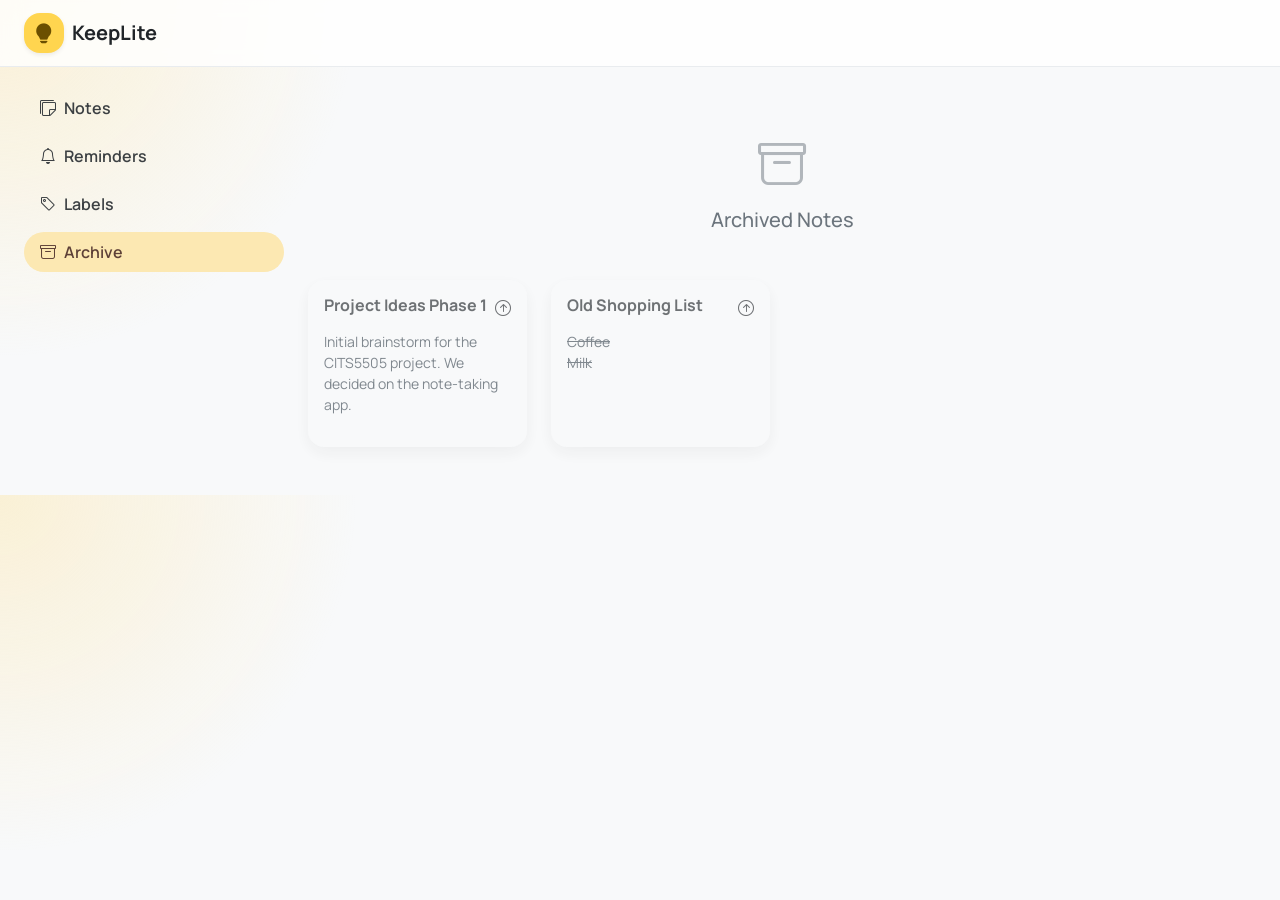
==== archive.html @ 6a1f7d3b "Complete the basic pages Add reminders, labels, archive pages and keep uniform style." ====
<!doctype html>
<html lang="en">
  <head>
    <meta charset="UTF-8" />
    <meta name="viewport" content="width=device-width, initial-scale=1.0" />
    <title>Archive - KeepLite</title>
    <link rel="preconnect" href="https://fonts.googleapis.com" />
    <link rel="preconnect" href="https://fonts.gstatic.com" crossorigin />
    <link href="https://fonts.googleapis.com/css2?family=Manrope:wght@400;500;600;700;800&display=swap" rel="stylesheet" />
    <link href="https://cdn.jsdelivr.net/npm/bootstrap@5.3.3/dist/css/bootstrap.min.css" rel="stylesheet" />
    <link href="https://cdn.jsdelivr.net/npm/bootstrap-icons@1.11.3/font/bootstrap-icons.min.css" rel="stylesheet" />
    <link rel="stylesheet" href="style.css" />
  </head>
  <body>
    <nav class="navbar navbar-expand-lg fixed-top glass-nav border-bottom border-light-subtle">
      <div class="container-fluid px-3 px-lg-4 gap-3">
        <div class="d-flex align-items-center gap-2">
          <a class="navbar-brand d-flex align-items-center gap-2 mb-0 fw-bold text-dark" href="index.html">
            <span class="brand-mark rounded-4 d-inline-flex align-items-center justify-content-center shadow-sm">
              <i class="bi bi-lightbulb-fill"></i>
            </span>
            <span>KeepLite</span>
          </a>
        </div>
      </div>
    </nav>

    <div class="container-fluid px-3 px-lg-4">
      <div class="d-flex align-items-start gap-4">
        <aside class="sidebar-desktop d-none d-lg-block flex-shrink-0">
          <div class="sidebar-sticky">
            <nav class="nav flex-column gap-2">
              <a class="nav-link sidebar-link" href="index.html"><i class="bi bi-stickies me-2"></i>Notes</a>
              <a class="nav-link sidebar-link" href="reminders.html"><i class="bi bi-bell me-2"></i>Reminders</a>
              <a class="nav-link sidebar-link" href="labels.html"><i class="bi bi-tag me-2"></i>Labels</a>
              <a class="nav-link sidebar-link active" href="archive.html"><i class="bi bi-archive me-2"></i>Archive</a>
            </nav>
          </div>
        </aside>

        <main class="flex-grow-1 pb-5 mt-3">
          <div class="text-center text-muted mb-5 mt-4">
            <i class="bi bi-archive text-secondary opacity-50" style="font-size: 3rem;"></i>
            <h5 class="mt-2 fw-medium text-secondary">Archived Notes</h5>
          </div>

          <div class="row g-4">
            <div class="col-12 col-md-6 col-xl-3">
              <div class="card note-card h-100 archived-card">
                <div class="card-body">
                  <div class="d-flex justify-content-between align-items-start mb-2">
                    <h2 class="h6 fw-bold text-muted">Project Ideas Phase 1</h2>
                    <i class="bi bi-arrow-up-circle text-muted" title="Unarchive" style="cursor: pointer;"></i>
                  </div>
                  <p class="text-secondary mb-3 small">Initial brainstorm for the CITS5505 project. We decided on the note-taking app.</p>
                </div>
              </div>
            </div>
            <div class="col-12 col-md-6 col-xl-3">
              <div class="card note-card h-100 archived-card">
                <div class="card-body">
                  <div class="d-flex justify-content-between align-items-start mb-2">
                    <h2 class="h6 fw-bold text-muted">Old Shopping List</h2>
                    <i class="bi bi-arrow-up-circle text-muted" title="Unarchive" style="cursor: pointer;"></i>
                  </div>
                  <ul class="list-unstyled small text-secondary mb-0 line-through">
                    <li><del>Coffee</del></li>
                    <li><del>Milk</del></li>
                  </ul>
                </div>
              </div>
            </div>
          </div>
        </main>
      </div>
    </div>
    <script src="https://cdn.jsdelivr.net/npm/bootstrap@5.3.3/dist/js/bootstrap.bundle.min.js"></script>
  </body>
</html>
---- style.css ----
body {
  padding-top: 88px;
  font-family: "Manrope", sans-serif;
  background: radial-gradient(
      circle at top left,
      rgba(252, 232, 178, 0.5),
      transparent 26%
    ),
    #f8f9fa;
}
.glass-nav {
  background: rgba(255, 255, 255, 0.8);
  backdrop-filter: blur(10px);
}
.brand-mark {
  width: 2.5rem;
  height: 2.5rem;
  background: #ffd54f;
  color: #6b4f00;
}
.search-pill {
  max-width: 720px;
}
.search-pill .form-control,
.search-pill .input-group-text {
  background: #f1f3f4;
  border: 0;
}
.sidebar-desktop {
  width: 260px;
}
.sidebar-sticky {
  position: sticky;
  top: 104px;
}
.sidebar-link {
  border-radius: 999px;
  color: #3c4043;
  font-weight: 600;
}
.sidebar-link:hover {
  background: rgba(255, 255, 255, 0.7);
  color: #202124;
}
.sidebar-link.active,
.sidebar-link.active:hover {
  background: #fce8b2;
  color: #5d4037;
}
.note-create {
  max-width: 600px;
  border-radius: 24px;
  box-shadow: 0 4px 12px rgba(0, 0, 0, 0.05);
}
.note-card {
  border: 0;
  border-radius: 16px;
  box-shadow: 0 6px 18px rgba(0, 0, 0, 0.06);
  transition: transform 0.2s ease, box-shadow 0.2s ease;
}
.note-card:hover {
  transform: translateY(-4px);
  box-shadow: 0 12px 28px rgba(0, 0, 0, 0.1);
}
.badge-soft {
  background: rgba(255, 255, 255, 0.75);
  color: #6b4f00;
}
.archived-card {
  opacity: 0.85;
  background-color: #f8f9fa !important;
}
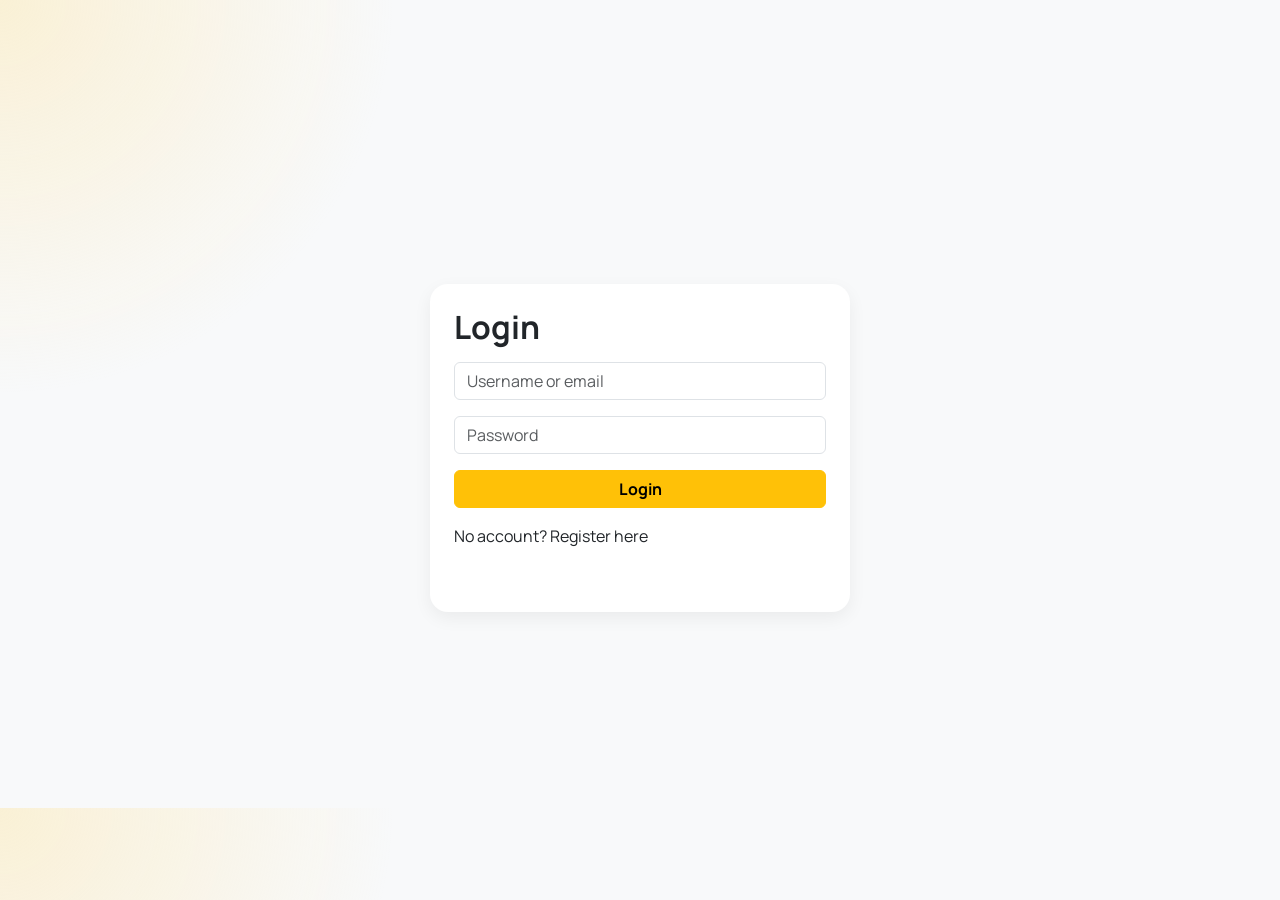
==== commit f64fff70: "Lots of bug-fixing and achieve most features API-fix updates. Adds new JS modules (archive.js, remin" ====
--- a/archive.html
+++ b/archive.html
@@ -10,11 +10,20 @@
     <link href="https://cdn.jsdelivr.net/npm/bootstrap@5.3.3/dist/css/bootstrap.min.css" rel="stylesheet" />
     <link href="https://cdn.jsdelivr.net/npm/bootstrap-icons@1.11.3/font/bootstrap-icons.min.css" rel="stylesheet" />
     <link rel="stylesheet" href="style.css" />
+    <script src="auth-guard.js"></script>
   </head>
   <body>
     <nav class="navbar navbar-expand-lg fixed-top glass-nav border-bottom border-light-subtle">
       <div class="container-fluid px-3 px-lg-4 gap-3">
         <div class="d-flex align-items-center gap-2">
+          <button
+            class="btn btn-light d-lg-none rounded-circle"
+            type="button"
+            data-bs-toggle="offcanvas"
+            data-bs-target="#mobileSidebar"
+          >
+            <i class="bi bi-list fs-5"></i>
+          </button>
           <a class="navbar-brand d-flex align-items-center gap-2 mb-0 fw-bold text-dark" href="index.html">
             <span class="brand-mark rounded-4 d-inline-flex align-items-center justify-content-center shadow-sm">
               <i class="bi bi-lightbulb-fill"></i>
@@ -22,8 +31,35 @@
             <span>KeepLite</span>
           </a>
         </div>
+        <button class="btn btn-light rounded-circle shadow-sm ms-auto" type="button" onclick="window.location.href='profile.html'"><i class="bi bi-person-circle fs-5"></i></button>
       </div>
     </nav>
+
+    <div
+      class="offcanvas offcanvas-start"
+      tabindex="-1"
+      id="mobileSidebar"
+      aria-labelledby="mobileSidebarLabel"
+    >
+      <div class="offcanvas-header">
+        <h5 class="offcanvas-title fw-bold" id="mobileSidebarLabel">KeepLite</h5>
+        <button
+          type="button"
+          class="btn-close"
+          data-bs-dismiss="offcanvas"
+          aria-label="Close"
+        ></button>
+      </div>
+      <div class="offcanvas-body">
+        <nav class="nav flex-column gap-2">
+          <a class="nav-link sidebar-link" href="index.html"><i class="bi bi-stickies me-2"></i>Notes</a>
+          <a class="nav-link sidebar-link" href="feed.html"><i class="bi bi-globe2 me-2"></i>Feed</a>
+          <a class="nav-link sidebar-link" href="reminders.html"><i class="bi bi-bell me-2"></i>Reminders</a>
+          <a class="nav-link sidebar-link" href="labels.html"><i class="bi bi-tag me-2"></i>Labels</a>
+          <a class="nav-link sidebar-link active" href="archive.html"><i class="bi bi-archive me-2"></i>Archive</a>
+        </nav>
+      </div>
+    </div>
 
     <div class="container-fluid px-3 px-lg-4">
       <div class="d-flex align-items-start gap-4">
@@ -31,6 +67,7 @@
           <div class="sidebar-sticky">
             <nav class="nav flex-column gap-2">
               <a class="nav-link sidebar-link" href="index.html"><i class="bi bi-stickies me-2"></i>Notes</a>
+              <a class="nav-link sidebar-link" href="feed.html"><i class="bi bi-globe2 me-2"></i>Feed</a>
               <a class="nav-link sidebar-link" href="reminders.html"><i class="bi bi-bell me-2"></i>Reminders</a>
               <a class="nav-link sidebar-link" href="labels.html"><i class="bi bi-tag me-2"></i>Labels</a>
               <a class="nav-link sidebar-link active" href="archive.html"><i class="bi bi-archive me-2"></i>Archive</a>
@@ -74,6 +111,8 @@
         </main>
       </div>
     </div>
+    </script>
     <script src="https://cdn.jsdelivr.net/npm/bootstrap@5.3.3/dist/js/bootstrap.bundle.min.js"></script>
+    <script src="archive.js"></script>
   </body>
 </html>
--- a/style.css
+++ b/style.css
@@ -1,72 +1,599 @@
 body {
+  margin: 0;
   padding-top: 88px;
   font-family: "Manrope", sans-serif;
-  background: radial-gradient(
-      circle at top left,
-      rgba(252, 232, 178, 0.5),
-      transparent 26%
-    ),
-    #f8f9fa;
-}
-.glass-nav {
-  background: rgba(255, 255, 255, 0.8);
+  color: #3c4043;
+  background: radial-gradient(circle at top left, rgba(252, 232, 178, 0.5), transparent 26%), #f8f9fa;
+}
+
+a {
+  color: inherit;
+  text-decoration: none;
+}
+
+button,
+input,
+select,
+textarea {
+  font: inherit;
+}
+
+.site-nav {
+  position: fixed;
+  top: 0;
+  left: 0;
+  width: 100%;
+  z-index: 100;
+  background: rgba(255, 255, 255, 0.82);
   backdrop-filter: blur(10px);
-}
+  border-bottom: 1px solid rgba(255, 255, 255, 0.7);
+}
+
+.site-nav-inner {
+  max-width: 1180px;
+  margin: 0 auto;
+  padding: 1rem 1.25rem;
+  display: flex;
+  justify-content: space-between;
+  align-items: center;
+  gap: 1rem;
+}
+
+.site-brand {
+  display: flex;
+  align-items: center;
+  gap: 0.75rem;
+  font-weight: 800;
+  color: #202124;
+}
+
 .brand-mark {
   width: 2.5rem;
   height: 2.5rem;
   background: #ffd54f;
   color: #6b4f00;
-}
+  border-radius: 50%;
+  box-shadow: 0 8px 20px rgba(255, 213, 79, 0.28);
+}
+
+.brand-mark-flex {
+  display: inline-flex;
+  align-items: center;
+  justify-content: center;
+  font-weight: 800;
+}
+
+.site-nav-links {
+  display: flex;
+  align-items: center;
+  gap: 0.75rem;
+  flex-wrap: wrap;
+}
+
+.site-nav-links a,
+.site-nav-links button {
+  border: 0;
+  background: none;
+  color: #3c4043;
+  font-weight: 600;
+  padding: 0.65rem 1rem;
+  border-radius: 999px;
+  cursor: pointer;
+}
+
+.site-nav-links a:hover,
+.site-nav-links button:hover {
+  background: rgba(255, 255, 255, 0.7);
+  color: #202124;
+}
+
 .search-pill {
   max-width: 720px;
 }
+
 .search-pill .form-control,
 .search-pill .input-group-text {
   background: #f1f3f4;
   border: 0;
 }
+
 .sidebar-desktop {
   width: 260px;
 }
+
 .sidebar-sticky {
   position: sticky;
   top: 104px;
 }
+
 .sidebar-link {
   border-radius: 999px;
   color: #3c4043;
   font-weight: 600;
 }
+
 .sidebar-link:hover {
   background: rgba(255, 255, 255, 0.7);
   color: #202124;
 }
+
 .sidebar-link.active,
 .sidebar-link.active:hover {
   background: #fce8b2;
   color: #5d4037;
 }
+
 .note-create {
   max-width: 600px;
   border-radius: 24px;
   box-shadow: 0 4px 12px rgba(0, 0, 0, 0.05);
 }
+
 .note-card {
   border: 0;
-  border-radius: 16px;
+  border-radius: 18px;
   box-shadow: 0 6px 18px rgba(0, 0, 0, 0.06);
   transition: transform 0.2s ease, box-shadow 0.2s ease;
 }
+
 .note-card:hover {
   transform: translateY(-4px);
   box-shadow: 0 12px 28px rgba(0, 0, 0, 0.1);
 }
+
 .badge-soft {
-  background: rgba(255, 255, 255, 0.75);
-  color: #6b4f00;
-}
+  background: #fce8b2;
+  color: #6b4f00;
+}
+
+.badge-pill {
+  display: inline-block;
+  padding: 0.45rem 0.9rem;
+  border-radius: 999px;
+  font-size: 0.9rem;
+  font-weight: 700;
+}
+
 .archived-card {
-  opacity: 0.85;
+  opacity: 0.88;
   background-color: #f8f9fa !important;
-}+}
+
+.page-wrap {
+  max-width: 1100px;
+  margin: 0 auto;
+  padding: 2rem 1.25rem 3rem;
+}
+
+.page-wrap-narrow {
+  max-width: 820px;
+}
+
+.page-card {
+  background: #fff;
+  border-radius: 20px;
+  padding: 1.5rem;
+  box-shadow: 0 8px 24px rgba(0, 0, 0, 0.06);
+  margin-bottom: 1.5rem;
+}
+
+.page-hero h1 {
+  margin: 1rem 0 0.5rem;
+  color: #5d4037;
+  font-size: clamp(2rem, 4vw, 2.7rem);
+}
+
+.page-hero p {
+  margin: 0;
+  color: #5f6368;
+  line-height: 1.7;
+}
+
+.section-title {
+  margin-bottom: 1rem;
+}
+
+.section-title h2 {
+  margin: 0 0 0.35rem;
+  color: #5d4037;
+}
+
+.section-title p {
+  margin: 0;
+  color: #6b7280;
+}
+
+.stats-grid {
+  display: grid;
+  grid-template-columns: repeat(auto-fit, minmax(180px, 1fr));
+  gap: 1rem;
+}
+
+.stat-box {
+  background: #fff;
+  border-radius: 18px;
+  padding: 1.5rem;
+  text-align: center;
+  box-shadow: 0 8px 24px rgba(0, 0, 0, 0.06);
+}
+
+.stat-box p {
+  margin: 0 0 0.5rem;
+  color: #6b7280;
+}
+
+.stat-box h2 {
+  margin: 0;
+  font-size: 2rem;
+  color: #5d4037;
+}
+
+.post-list {
+  display: grid;
+  gap: 1rem;
+}
+
+.profile-post-card,
+.user-post-card {
+  background: #fffdf7;
+  border: 1px solid #f2e2b8;
+  border-radius: 16px;
+  padding: 1rem 1.1rem;
+}
+
+.profile-post-card h3,
+.user-post-card h3 {
+  margin: 0 0 0.45rem;
+  color: #5d4037;
+}
+
+.profile-post-card p,
+.user-post-card p {
+  margin: 0 0 0.45rem;
+  color: #5f6368;
+  line-height: 1.6;
+}
+
+.profile-post-card small,
+.user-post-card small {
+  color: #7b7f86;
+}
+
+.stack-form {
+  display: grid;
+  gap: 1rem;
+}
+
+.stack-form label {
+  display: block;
+  margin-bottom: 0.45rem;
+  font-weight: 700;
+  color: #5d4037;
+}
+
+.stack-form select,
+.stack-form textarea,
+.stack-form input {
+  width: 100%;
+  border: 1px solid #e6dcc8;
+  border-radius: 14px;
+  padding: 0.9rem 1rem;
+  background: #fff;
+  color: #3c4043;
+  box-sizing: border-box;
+}
+
+.stack-form select:focus,
+.stack-form textarea:focus,
+.stack-form input:focus {
+  outline: none;
+  border-color: #ffd54f;
+}
+
+.preview-box {
+  background: #fff8e1;
+  border: 1px solid #f2dfb3;
+  border-radius: 16px;
+  padding: 1rem 1.1rem;
+  min-height: 96px;
+  color: #5d4037;
+  white-space: pre-wrap;
+}
+
+.button-row {
+  display: flex;
+  gap: 0.75rem;
+  flex-wrap: wrap;
+}
+
+.btn-primary,
+.btn-secondary {
+  display: inline-block;
+  border: 0;
+  border-radius: 999px;
+  padding: 0.85rem 1.2rem;
+  font-weight: 700;
+  cursor: pointer;
+}
+
+.btn-primary {
+  background: #ffd54f;
+  color: #6b4f00;
+  box-shadow: 0 10px 24px rgba(255, 213, 79, 0.28);
+}
+
+.btn-secondary {
+  background: #fff;
+  color: #3c4043;
+  border: 1px solid #e5e7eb;
+}
+
+.muted-text {
+  color: #6b7280;
+}
+
+.landing-body {
+  padding-top: 0;
+  min-height: 100vh;
+  background:
+    radial-gradient(circle at top left, rgba(252, 232, 178, 0.75), transparent 25%),
+    radial-gradient(circle at right bottom, rgba(255, 213, 79, 0.2), transparent 24%),
+    #f8f9fa;
+}
+
+.landing-header {
+  max-width: 1180px;
+  margin: 0 auto;
+  padding: 1.25rem 1.25rem 0;
+  display: flex;
+  justify-content: space-between;
+  align-items: center;
+  gap: 1rem;
+}
+
+.landing-brand-wrap {
+  display: flex;
+  align-items: center;
+  gap: 0.8rem;
+}
+
+.landing-brand-icon {
+  width: 2.8rem;
+  height: 2.8rem;
+  border-radius: 50%;
+  display: grid;
+  place-items: center;
+  background: #ffd54f;
+  color: #6b4f00;
+  font-weight: 800;
+  box-shadow: 0 10px 24px rgba(255, 213, 79, 0.35);
+}
+
+.landing-brand-text {
+  font-size: 1.45rem;
+  font-weight: 800;
+  color: #5d4037;
+  letter-spacing: -0.02em;
+}
+
+.landing-nav {
+  display: flex;
+  align-items: center;
+  gap: 0.9rem;
+}
+
+.landing-link {
+  color: #5f6368;
+  font-weight: 700;
+}
+
+.landing-register-btn {
+  background: #ffd54f;
+  color: #6b4f00;
+  padding: 0.8rem 1.15rem;
+  border-radius: 999px;
+  font-weight: 800;
+  box-shadow: 0 10px 24px rgba(255, 213, 79, 0.28);
+}
+
+.landing-main {
+  max-width: 1180px;
+  margin: 0 auto;
+  padding: 2rem 1.25rem 4rem;
+}
+
+.hero {
+  display: grid;
+  grid-template-columns: 1.1fr 0.9fr;
+  gap: 2rem;
+  align-items: center;
+  min-height: 70vh;
+}
+
+.hero-badge {
+  display: inline-block;
+  background: #fce8b2;
+  color: #6b4f00;
+  padding: 0.45rem 0.85rem;
+  border-radius: 999px;
+  font-weight: 700;
+  font-size: 0.9rem;
+  margin-bottom: 1rem;
+}
+
+.hero-copy h1 {
+  font-size: clamp(2.5rem, 5vw, 4.4rem);
+  line-height: 1.05;
+  margin: 0 0 1rem;
+  color: #5d4037;
+  letter-spacing: -0.04em;
+  max-width: 11ch;
+}
+
+.hero-copy p {
+  font-size: 1.05rem;
+  line-height: 1.8;
+  color: #5f6368;
+  max-width: 60ch;
+  margin-bottom: 1.5rem;
+}
+
+.hero-actions {
+  display: flex;
+  gap: 1rem;
+  flex-wrap: wrap;
+}
+
+.hero-actions.center {
+  justify-content: center;
+}
+
+.hero-primary,
+.hero-secondary {
+  display: inline-block;
+  padding: 0.95rem 1.35rem;
+  border-radius: 14px;
+  font-weight: 800;
+}
+
+.hero-primary {
+  background: #ffd54f;
+  color: #6b4f00;
+  box-shadow: 0 12px 30px rgba(255, 213, 79, 0.35);
+}
+
+.hero-secondary {
+  background: rgba(255, 255, 255, 0.85);
+  color: #5d4037;
+  border: 1px solid rgba(233, 220, 178, 0.95);
+}
+
+.hero-panel {
+  display: grid;
+  gap: 1rem;
+  background: rgba(255, 255, 255, 0.65);
+  border: 1px solid rgba(255, 255, 255, 0.9);
+  border-radius: 28px;
+  padding: 1.25rem;
+  backdrop-filter: blur(10px);
+  box-shadow: 0 18px 40px rgba(0, 0, 0, 0.06);
+}
+
+.hero-note-card {
+  background: #fffdf7;
+  border-radius: 18px;
+  padding: 1.2rem;
+  box-shadow: 0 6px 18px rgba(0, 0, 0, 0.05);
+}
+
+.hero-note-card h3 {
+  margin: 0.45rem 0 0.5rem;
+  color: #5d4037;
+}
+
+.hero-note-card p {
+  margin: 0;
+  color: #5f6368;
+  line-height: 1.6;
+}
+
+.note-label {
+  display: inline-block;
+  background: #fce8b2;
+  color: #6b4f00;
+  padding: 0.3rem 0.7rem;
+  border-radius: 999px;
+  font-size: 0.82rem;
+  font-weight: 700;
+}
+
+.landing-features {
+  display: grid;
+  grid-template-columns: repeat(3, 1fr);
+  gap: 1.2rem;
+  margin-top: 2rem;
+}
+
+.feature,
+.landing-cta {
+  background: rgba(255, 255, 255, 0.78);
+  border-radius: 24px;
+  padding: 1.5rem;
+  box-shadow: 0 10px 30px rgba(0, 0, 0, 0.05);
+}
+
+.feature h2,
+.landing-cta h2 {
+  margin-top: 0;
+  margin-bottom: 0.6rem;
+  color: #5d4037;
+}
+
+.feature p,
+.landing-cta p {
+  margin: 0;
+  color: #5f6368;
+  line-height: 1.7;
+}
+
+.landing-cta {
+  margin-top: 2rem;
+  text-align: center;
+  padding: 2rem;
+}
+
+@media (max-width: 900px) {
+  .hero {
+    grid-template-columns: 1fr;
+    min-height: auto;
+    padding-top: 1rem;
+  }
+
+  .hero-copy h1 {
+    max-width: none;
+  }
+
+  .landing-features {
+    grid-template-columns: 1fr;
+  }
+}
+
+@media (max-width: 768px) {
+  body {
+    padding-top: 100px;
+  }
+
+  .site-nav-inner {
+    align-items: flex-start;
+    flex-direction: column;
+  }
+
+  .site-nav-links {
+    width: 100%;
+  }
+
+  .sidebar-desktop {
+    width: 100%;
+  }
+}
+
+@media (max-width: 640px) {
+  .landing-header {
+    flex-direction: column;
+    align-items: flex-start;
+  }
+
+  .landing-nav {
+    flex-wrap: wrap;
+  }
+
+  .landing-main {
+    padding-top: 1rem;
+  }
+
+  .page-wrap {
+    padding-left: 1rem;
+    padding-right: 1rem;
+  }
+}
+
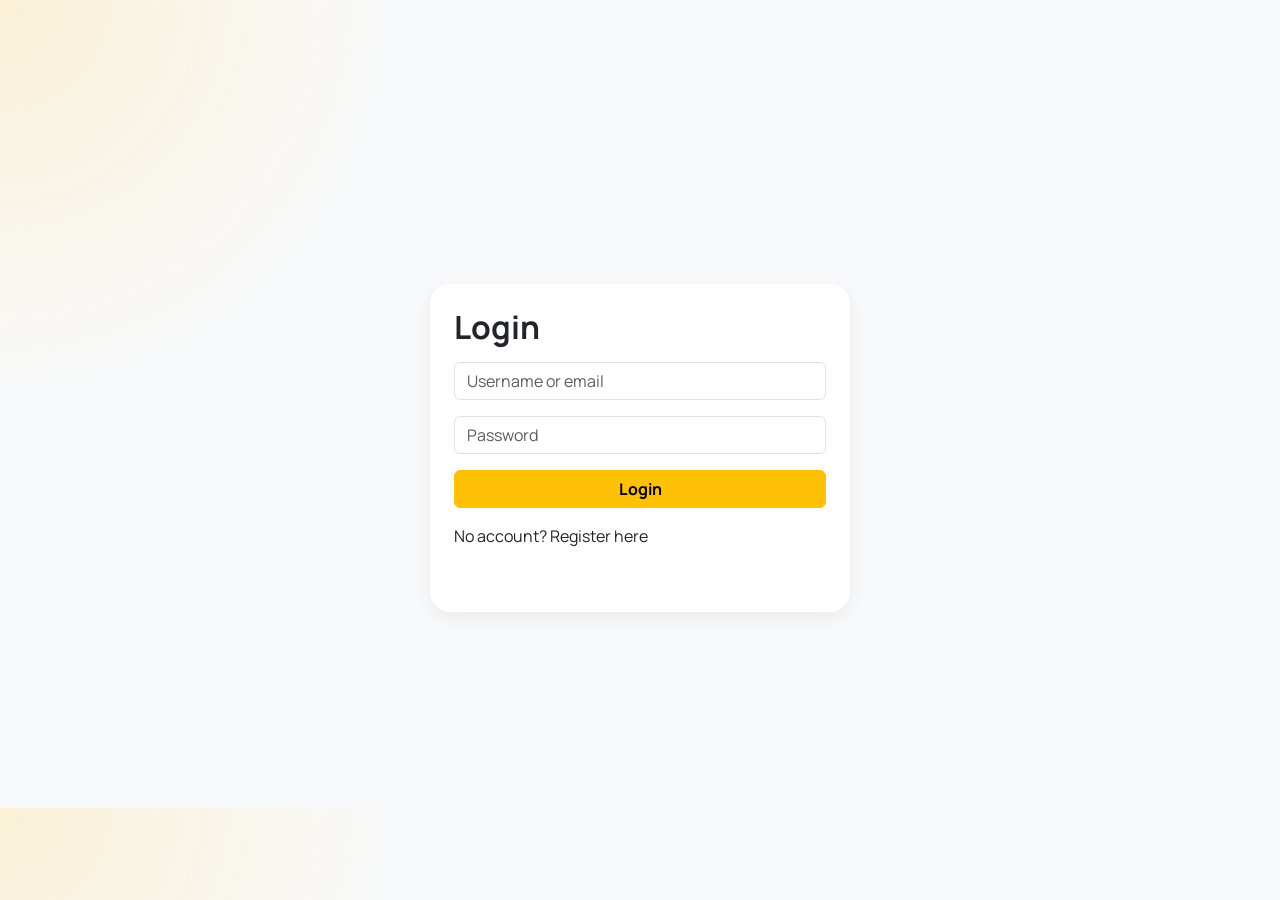
==== commit 3626d5fc: "feat: improve KeepLite UI, add messaging and friend system, and refine profile editing" ====
--- a/archive.html
+++ b/archive.html
@@ -31,7 +31,9 @@
             <span>KeepLite</span>
           </a>
         </div>
-        <button class="btn btn-light rounded-circle shadow-sm ms-auto" type="button" onclick="window.location.href='profile.html'"><i class="bi bi-person-circle fs-5"></i></button>
+        <button class="btn btn-light rounded-circle shadow-sm ms-auto" type="button" onclick="window.location.href='profile.html'">
+          <i class="bi bi-person-circle fs-5"></i>
+        </button>
       </div>
     </nav>
 
@@ -54,6 +56,7 @@
         <nav class="nav flex-column gap-2">
           <a class="nav-link sidebar-link" href="index.html"><i class="bi bi-stickies me-2"></i>Notes</a>
           <a class="nav-link sidebar-link" href="feed.html"><i class="bi bi-globe2 me-2"></i>Feed</a>
+          <a class="nav-link sidebar-link" href="messages.html"><i class="bi bi-envelope me-2"></i>Messages</a>
           <a class="nav-link sidebar-link" href="reminders.html"><i class="bi bi-bell me-2"></i>Reminders</a>
           <a class="nav-link sidebar-link" href="labels.html"><i class="bi bi-tag me-2"></i>Labels</a>
           <a class="nav-link sidebar-link active" href="archive.html"><i class="bi bi-archive me-2"></i>Archive</a>
@@ -68,6 +71,7 @@
             <nav class="nav flex-column gap-2">
               <a class="nav-link sidebar-link" href="index.html"><i class="bi bi-stickies me-2"></i>Notes</a>
               <a class="nav-link sidebar-link" href="feed.html"><i class="bi bi-globe2 me-2"></i>Feed</a>
+              <a class="nav-link sidebar-link" href="messages.html"><i class="bi bi-envelope me-2"></i>Messages</a>
               <a class="nav-link sidebar-link" href="reminders.html"><i class="bi bi-bell me-2"></i>Reminders</a>
               <a class="nav-link sidebar-link" href="labels.html"><i class="bi bi-tag me-2"></i>Labels</a>
               <a class="nav-link sidebar-link active" href="archive.html"><i class="bi bi-archive me-2"></i>Archive</a>
@@ -93,6 +97,7 @@
                 </div>
               </div>
             </div>
+
             <div class="col-12 col-md-6 col-xl-3">
               <div class="card note-card h-100 archived-card">
                 <div class="card-body">
@@ -111,7 +116,7 @@
         </main>
       </div>
     </div>
-    </script>
+
     <script src="https://cdn.jsdelivr.net/npm/bootstrap@5.3.3/dist/js/bootstrap.bundle.min.js"></script>
     <script src="archive.js"></script>
   </body>
--- a/style.css
+++ b/style.css
@@ -95,6 +95,12 @@
 .search-pill .input-group-text {
   background: #f1f3f4;
   border: 0;
+}
+
+.glass-nav {
+  background: rgba(255, 255, 255, 0.82);
+  backdrop-filter: blur(10px);
+  -webkit-backdrop-filter: blur(10px);
 }
 
 .sidebar-desktop {
@@ -306,23 +312,24 @@
   flex-wrap: wrap;
 }
 
-.btn-primary,
-.btn-secondary {
+.kl-btn-primary,
+.kl-btn-secondary {
   display: inline-block;
   border: 0;
   border-radius: 999px;
   padding: 0.85rem 1.2rem;
   font-weight: 700;
   cursor: pointer;
-}
-
-.btn-primary {
+  text-align: center;
+}
+
+.kl-btn-primary {
   background: #ffd54f;
   color: #6b4f00;
   box-shadow: 0 10px 24px rgba(255, 213, 79, 0.28);
 }
 
-.btn-secondary {
+.kl-btn-secondary {
   background: #fff;
   color: #3c4043;
   border: 1px solid #e5e7eb;
@@ -542,6 +549,331 @@
   padding: 2rem;
 }
 
+.user-info-card {
+  display: flex;
+  justify-content: space-between;
+  align-items: flex-start;
+  gap: 2rem;
+  margin-top: 1.5rem;
+  padding: 1.5rem;
+  background: #fffdf7;
+  border: 1px solid #f2e2b8;
+  border-radius: 16px;
+}
+
+.user-info-details {
+  flex: 1;
+}
+
+.user-bio,
+.user-location,
+.user-joined {
+  margin: 0.5rem 0;
+  color: #5f6368;
+  line-height: 1.6;
+}
+
+.user-bio {
+  font-size: 1.05rem;
+  font-weight: 500;
+  color: #5d4037;
+}
+
+.user-location,
+.user-joined {
+  font-size: 0.95rem;
+}
+
+.user-actions {
+  display: flex;
+  gap: 0.75rem;
+  flex-wrap: wrap;
+}
+
+.btn-friend,
+.btn-message {
+  display: inline-block;
+  border: 0;
+  border-radius: 999px;
+  padding: 0.75rem 1.2rem;
+  font-weight: 700;
+  cursor: pointer;
+  font-size: 0.9rem;
+  transition: all 0.2s ease;
+}
+
+.btn-friend-add {
+  background: #4caf50;
+  color: white;
+}
+
+.btn-friend-add:hover {
+  background: #45a049;
+  box-shadow: 0 6px 16px rgba(76, 175, 80, 0.3);
+}
+
+.btn-friend-remove {
+  background: #f44336;
+  color: white;
+}
+
+.btn-friend-remove:hover {
+  background: #da190b;
+  box-shadow: 0 6px 16px rgba(244, 67, 54, 0.3);
+}
+
+.btn-message {
+  background: #2196f3;
+  color: white;
+}
+
+.btn-message:hover {
+  background: #0b7dda;
+  box-shadow: 0 6px 16px rgba(33, 150, 243, 0.3);
+}
+
+.friends-grid {
+  display: grid;
+  grid-template-columns: repeat(auto-fill, minmax(200px, 1fr));
+  gap: 1.5rem;
+}
+
+.friend-card {
+  background: #fff;
+  border: 1px solid #e5e7eb;
+  border-radius: 16px;
+  padding: 1.5rem;
+  text-align: center;
+  transition: all 0.2s ease;
+}
+
+.friend-card:hover {
+  border-color: #ffd54f;
+  box-shadow: 0 8px 20px rgba(255, 213, 79, 0.2);
+  transform: translateY(-4px);
+}
+
+.friend-avatar {
+  width: 60px;
+  height: 60px;
+  background: #ffd54f;
+  color: #6b4f00;
+  border-radius: 50%;
+  display: flex;
+  align-items: center;
+  justify-content: center;
+  font-size: 1.8rem;
+  font-weight: 800;
+  margin: 0 auto 0.75rem;
+}
+
+.friend-card h3 {
+  margin: 0.5rem 0;
+  color: #5d4037;
+  font-size: 1.1rem;
+}
+
+.friend-bio {
+  margin: 0.5rem 0;
+  color: #6b7280;
+  font-size: 0.9rem;
+  line-height: 1.5;
+  min-height: 2.7em;
+}
+
+.btn-friend-link {
+  display: inline-block;
+  margin-top: 0.75rem;
+  padding: 0.6rem 1rem;
+  background: #ffd54f;
+  color: #6b4f00;
+  border-radius: 999px;
+  font-weight: 700;
+  text-decoration: none;
+  transition: all 0.2s ease;
+}
+
+.btn-friend-link:hover {
+  background: #ffc94c;
+  box-shadow: 0 4px 12px rgba(255, 213, 79, 0.3);
+}
+
+.profile-header-actions {
+  display: flex;
+  justify-content: space-between;
+  align-items: flex-start;
+  gap: 2rem;
+  margin-top: 1.5rem;
+  padding: 1.5rem;
+  background: #fffdf7;
+  border: 1px solid #f2e2b8;
+  border-radius: 16px;
+}
+
+.profile-info {
+  flex: 1;
+}
+
+.profile-location,
+.profile-joined {
+  margin: 0.5rem 0;
+  color: #5f6368;
+  font-size: 0.95rem;
+  line-height: 1.6;
+}
+
+.profile-buttons {
+  display: flex;
+  gap: 0.75rem;
+  flex-wrap: wrap;
+}
+
+.btn-profile {
+  display: inline-block;
+  border: 0;
+  border-radius: 999px;
+  padding: 0.75rem 1.2rem;
+  font-weight: 700;
+  cursor: pointer;
+  font-size: 0.9rem;
+  text-decoration: none;
+  text-align: center;
+  transition: all 0.2s ease;
+}
+
+.btn-profile-edit {
+  background: #ffd54f;
+  color: #6b4f00;
+}
+
+.btn-profile-edit:hover {
+  background: #ffc94c;
+  box-shadow: 0 6px 16px rgba(255, 213, 79, 0.3);
+}
+
+.btn-profile-friends {
+  background: #4caf50;
+  color: white;
+}
+
+.btn-profile-friends:hover {
+  background: #45a049;
+  box-shadow: 0 6px 16px rgba(76, 175, 80, 0.3);
+}
+
+.btn-profile-messages {
+  background: #2196f3;
+  color: white;
+}
+
+.btn-profile-messages:hover {
+  background: #0b7dda;
+  box-shadow: 0 6px 16px rgba(33, 150, 243, 0.3);
+}
+
+/* Safe Bootstrap component styling */
+.card {
+  border-radius: 20px;
+}
+
+.offcanvas,
+.offcanvas-header,
+.offcanvas-body {
+  background: #fffdf9;
+}
+
+/* Safe Bootstrap modal styling */
+.modal-content {
+  border: 0;
+  border-radius: 24px;
+  box-shadow: 0 18px 40px rgba(0, 0, 0, 0.16);
+}
+
+.modal-header,
+.modal-footer {
+  border-color: #f2e2b8;
+}
+
+.modal-header {
+  background: #fffdf7;
+  border-top-left-radius: 24px;
+  border-top-right-radius: 24px;
+}
+
+.modal-footer {
+  background: #fff;
+  border-bottom-left-radius: 24px;
+  border-bottom-right-radius: 24px;
+}
+
+.modal-title {
+  color: #5d4037;
+  font-weight: 800;
+}
+
+.modal-body {
+  background: #fff;
+}
+
+.modal-backdrop {
+  --bs-backdrop-opacity: 0.5;
+}
+
+#conversationMessages .card {
+  border: 0;
+  border-radius: 16px;
+}
+
+#conversationMessages .bg-light {
+  background-color: #fff8e1 !important;
+}
+
+#newMessageModal .form-control,
+#conversationModal .form-control {
+  border-radius: 14px;
+  border: 1px solid #e6dcc8;
+  padding: 0.9rem 1rem;
+}
+
+#newMessageModal .form-control:focus,
+#conversationModal .form-control:focus {
+  border-color: #ffd54f;
+  box-shadow: 0 0 0 0.2rem rgba(255, 213, 79, 0.2);
+}
+
+#newMessageModal .btn-primary {
+  background: #ffd54f;
+  color: #6b4f00;
+  border: 0;
+  border-radius: 999px;
+  font-weight: 700;
+  box-shadow: 0 10px 24px rgba(255, 213, 79, 0.28);
+}
+
+#newMessageModal .btn-primary:hover {
+  background: #ffc94c;
+  color: #6b4f00;
+}
+
+#newMessageModal .btn-secondary {
+  border-radius: 999px;
+  font-weight: 700;
+}
+
+#conversationModal .btn-warning {
+  border-radius: 999px;
+  font-weight: 700;
+}
+
+#messagesList .card {
+  border: 0;
+  box-shadow: 0 6px 18px rgba(0, 0, 0, 0.06);
+}
+
+#messagesList .btn-group .btn {
+  border-radius: 999px;
+}
+
 @media (max-width: 900px) {
   .hero {
     grid-template-columns: 1fr;
@@ -575,6 +907,37 @@
   .sidebar-desktop {
     width: 100%;
   }
+
+  .user-info-card {
+    flex-direction: column;
+    gap: 1rem;
+  }
+
+  .user-actions {
+    flex-direction: column;
+  }
+
+  .user-actions button {
+    width: 100%;
+  }
+
+  .friends-grid {
+    grid-template-columns: repeat(auto-fill, minmax(150px, 1fr));
+  }
+
+  .profile-header-actions {
+    flex-direction: column;
+    gap: 1rem;
+  }
+
+  .profile-buttons {
+    flex-direction: column;
+  }
+
+  .profile-buttons button,
+  .profile-buttons a {
+    width: 100%;
+  }
 }
 
 @media (max-width: 640px) {
@@ -595,5 +958,4 @@
     padding-left: 1rem;
     padding-right: 1rem;
   }
-}
-
+}
